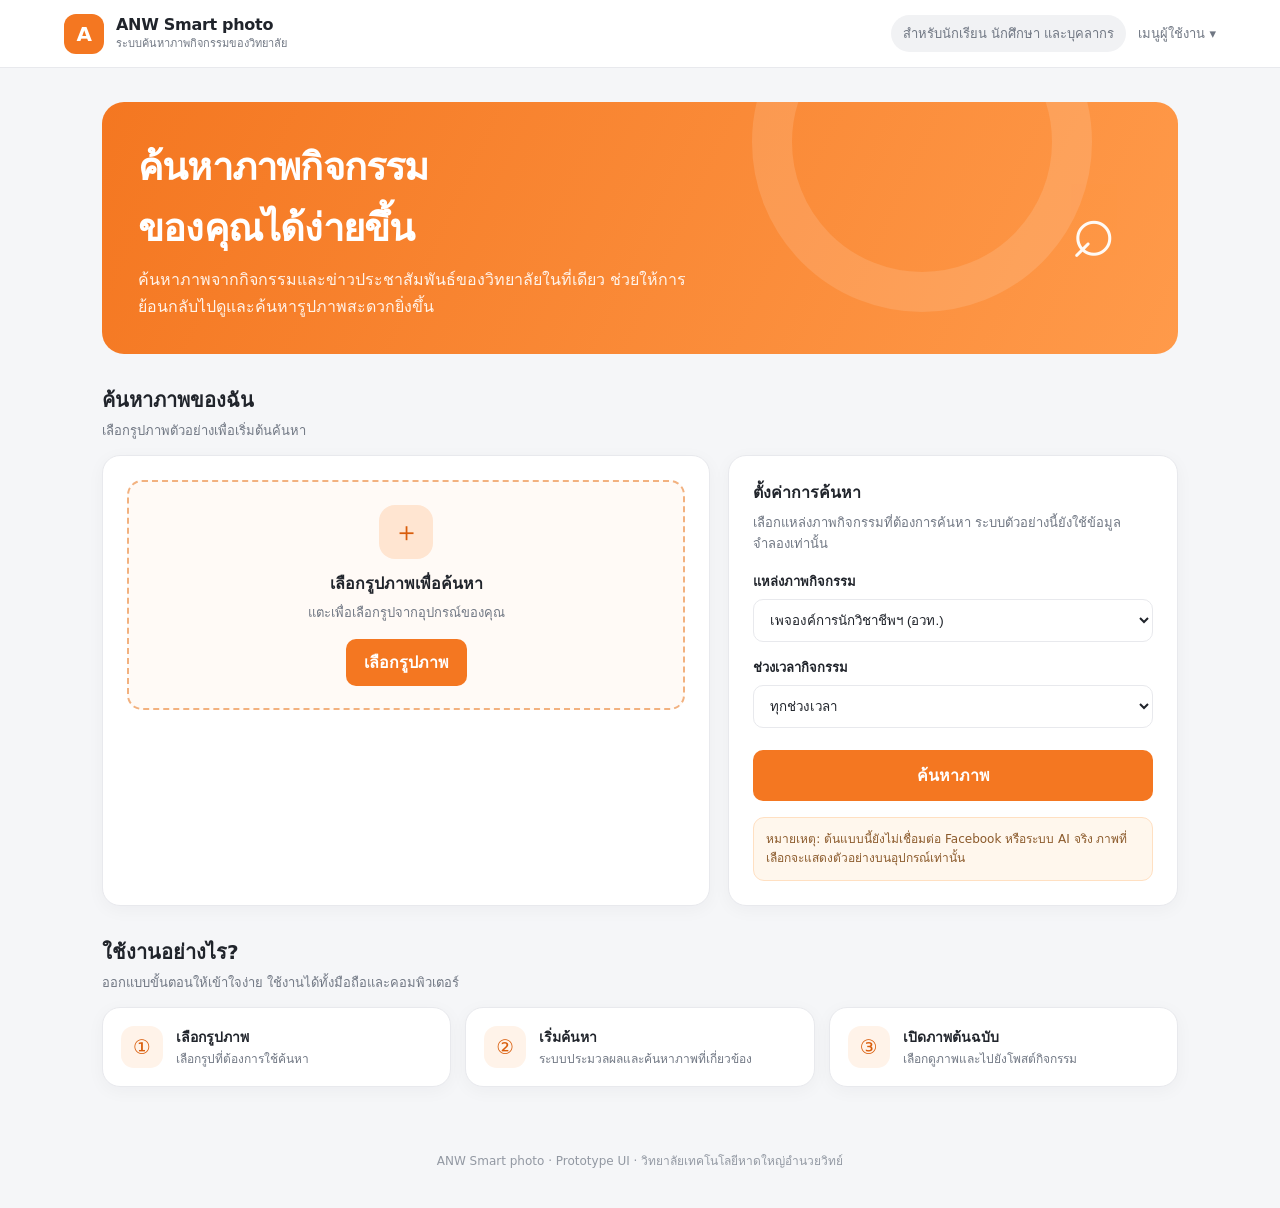
==== index.html @ e5081a68 "Rename index.html.html to index.html" ====
<!DOCTYPE html>
<html lang="th">
<head>
<meta charset="UTF-8">
<meta name="viewport" content="width=device-width, initial-scale=1.0">
<title>ANW Smart photo</title>
<style>
:root{
  --orange:#f47721;--orange-dark:#d95d0b;--ink:#20242b;--muted:#707783;
  --bg:#f5f6f8;--line:#e8e9ed;--white:#fff;--soft:#fff3e9;--green:#16865b;
}
*{box-sizing:border-box}
body{margin:0;font-family:system-ui,-apple-system,"Segoe UI",sans-serif;background:var(--bg);color:var(--ink)}
button,input{font:inherit}
.topbar{height:68px;background:#fff;border-bottom:1px solid var(--line);display:flex;align-items:center;justify-content:space-between;padding:0 5%;position:sticky;top:0;z-index:5}
.brand{display:flex;align-items:center;gap:12px;font-weight:800;letter-spacing:-.3px}
.logo{width:40px;height:40px;border-radius:12px;background:var(--orange);color:white;display:grid;place-items:center;font-size:20px;font-weight:900}
.brand small{display:block;color:var(--muted);font-size:11px;font-weight:500;letter-spacing:0}
.top-right{display:flex;align-items:center;gap:12px;color:var(--muted);font-size:13px}
.pill{background:#f1f2f4;border-radius:99px;padding:8px 12px}
main{max-width:1120px;margin:34px auto;padding:0 22px}
.hero{background:linear-gradient(115deg,#f47721,#ff9a4a);border-radius:22px;padding:34px 36px;color:white;display:flex;justify-content:space-between;align-items:center;gap:20px;overflow:hidden;position:relative}
.hero:after{content:"";position:absolute;width:260px;height:260px;border:40px solid #ffffff20;border-radius:50%;right:8%;top:-130px}
.hero h1{font-size:clamp(26px,4vw,38px);margin:0 0 8px;letter-spacing:-.8px}
.hero p{margin:0;color:#fff4eb;line-height:1.7;max-width:570px}
.hero-mark{font-size:76px;opacity:.95;z-index:1;padding-right:25px}
.section-title{display:flex;justify-content:space-between;align-items:end;margin:30px 0 14px}
.section-title h2{font-size:20px;margin:0}
.section-title p{margin:4px 0 0;color:var(--muted);font-size:13px}
.card{background:white;border:1px solid var(--line);border-radius:18px;padding:24px;box-shadow:0 4px 18px #1b26300a}
.search-layout{display:grid;grid-template-columns:1.15fr .85fr;gap:18px}
.upload{border:2px dashed #f2b17f;background:#fffaf6;border-radius:15px;min-height:230px;display:flex;flex-direction:column;align-items:center;justify-content:center;text-align:center;padding:20px;cursor:pointer;transition:.2s}
.upload:hover{border-color:var(--orange);background:#fff5ed}
.upload-icon{width:54px;height:54px;border-radius:16px;background:#ffe5d1;color:var(--orange-dark);display:grid;place-items:center;font-size:27px;margin-bottom:12px}
.upload strong{font-size:16px}
.upload span{font-size:13px;color:var(--muted);margin-top:6px}
.upload button,.primary{border:0;background:var(--orange);color:white;border-radius:10px;padding:11px 18px;font-weight:700;margin-top:16px;cursor:pointer}
.upload button:hover,.primary:hover{background:var(--orange-dark)}
.preview{display:none;max-width:100%;max-height:165px;border-radius:12px;margin-bottom:10px;object-fit:contain}
.options h3{font-size:16px;margin:0 0 8px}
.options p{font-size:13px;color:var(--muted);line-height:1.6;margin:0 0 16px}
.field-label{font-size:13px;font-weight:700;display:block;margin:15px 0 7px}
select{width:100%;padding:12px;border:1px solid var(--line);border-radius:10px;background:white;color:var(--ink)}
.primary{width:100%;padding:13px;margin-top:22px}
.notice{font-size:12px;color:#8b5a2b;background:#fff7ed;border:1px solid #ffe0c2;border-radius:11px;padding:12px;line-height:1.6;margin-top:16px}
.quick-grid{display:grid;grid-template-columns:repeat(3,1fr);gap:14px}
.quick{display:flex;gap:13px;align-items:center;padding:18px}
.quick-icon{width:42px;height:42px;flex:none;border-radius:13px;background:var(--soft);color:var(--orange-dark);display:grid;place-items:center;font-size:20px}
.quick b{display:block;font-size:14px}
.quick small{color:var(--muted);font-size:12px}
.results{margin-top:26px;display:none}
.result-head{display:flex;justify-content:space-between;align-items:center;margin-bottom:14px}
.result-grid{display:grid;grid-template-columns:repeat(3,1fr);gap:14px}
.result-card{background:#fff;border:1px solid var(--line);border-radius:14px;overflow:hidden}
.fake-photo{height:135px;background:linear-gradient(135deg,#f4e4d7,#dce5ec);display:grid;place-items:center;color:#7b8792;font-size:13px}
.result-info{padding:13px}
.result-info b{font-size:13px}
.result-info p{font-size:12px;color:var(--muted);margin:5px 0 0}
footer{text-align:center;color:#9298a2;font-size:12px;padding:30px 15px 38px}
@media(max-width:760px){
 .topbar{padding:0 17px}.top-right .pill{display:none}main{margin:20px auto;padding:0 15px}
 .hero{padding:25px 22px}.hero-mark{font-size:54px;padding:0}.search-layout{grid-template-columns:1fr}
 .quick-grid{grid-template-columns:1fr}.result-grid{grid-template-columns:1fr 1fr}
}
@media(max-width:420px){.hero-mark{display:none}.card{padding:17px}.result-grid{grid-template-columns:1fr}}
</style>
</head>
<body>
<header class="topbar">
  <div class="brand"><div class="logo">A</div><div>ANW Smart photo<small>ระบบค้นหาภาพกิจกรรมของวิทยาลัย</small></div></div>
  <div class="top-right"><span class="pill">สำหรับนักเรียน นักศึกษา และบุคลากร</span><span>เมนูผู้ใช้งาน ▾</span></div>
</header>
<main>
  <section class="hero">
    <div><h1>ค้นหาภาพกิจกรรม<br>ของคุณได้ง่ายขึ้น</h1><p>ค้นหาภาพจากกิจกรรมและข่าวประชาสัมพันธ์ของวิทยาลัยในที่เดียว ช่วยให้การย้อนกลับไปดูและค้นหารูปภาพสะดวกยิ่งขึ้น</p></div>
    <div class="hero-mark">⌕</div>
  </section>

  <div class="section-title"><div><h2>ค้นหาภาพของฉัน</h2><p>เลือกรูปภาพตัวอย่างเพื่อเริ่มต้นค้นหา</p></div></div>
  <section class="search-layout">
    <div class="card">
      <label class="upload" for="photoInput">
        <div class="upload-icon">＋</div>
        <img id="preview" class="preview" alt="ตัวอย่างภาพที่เลือก">
        <strong id="uploadTitle">เลือกรูปภาพเพื่อค้นหา</strong>
        <span id="uploadSub">แตะเพื่อเลือกรูปจากอุปกรณ์ของคุณ</span>
        <button type="button" onclick="document.getElementById('photoInput').click()">เลือกรูปภาพ</button>
        <input id="photoInput" type="file" accept="image/*" hidden>
      </label>
    </div>
    <div class="card options">
      <h3>ตั้งค่าการค้นหา</h3>
      <p>เลือกแหล่งภาพกิจกรรมที่ต้องการค้นหา ระบบตัวอย่างนี้ยังใช้ข้อมูลจำลองเท่านั้น</p>
      <label class="field-label" for="source">แหล่งภาพกิจกรรม</label>
      <select id="source"><option>เพจองค์การนักวิชาชีพฯ (อวท.)</option><option>เพจหลักของวิทยาลัย (เตรียมรองรับ)</option></select>
      <label class="field-label" for="period">ช่วงเวลากิจกรรม</label>
      <select id="period"><option>ทุกช่วงเวลา</option><option>ภายใน 30 วันที่ผ่านมา</option><option>ภายใน 3 เดือนที่ผ่านมา</option><option>ภายใน 1 ปีที่ผ่านมา</option></select>
      <button class="primary" id="searchBtn">ค้นหาภาพ</button>
      <div class="notice">หมายเหตุ: ต้นแบบนี้ยังไม่เชื่อมต่อ Facebook หรือระบบ AI จริง ภาพที่เลือกจะแสดงตัวอย่างบนอุปกรณ์เท่านั้น</div>
    </div>
  </section>

  <div class="section-title"><div><h2>ใช้งานอย่างไร?</h2><p>ออกแบบขั้นตอนให้เข้าใจง่าย ใช้งานได้ทั้งมือถือและคอมพิวเตอร์</p></div></div>
  <section class="quick-grid">
    <div class="card quick"><div class="quick-icon">①</div><div><b>เลือกรูปภาพ</b><small>เลือกรูปที่ต้องการใช้ค้นหา</small></div></div>
    <div class="card quick"><div class="quick-icon">②</div><div><b>เริ่มค้นหา</b><small>ระบบประมวลผลและค้นหาภาพที่เกี่ยวข้อง</small></div></div>
    <div class="card quick"><div class="quick-icon">③</div><div><b>เปิดภาพต้นฉบับ</b><small>เลือกดูภาพและไปยังโพสต์กิจกรรม</small></div></div>
  </section>

  <section class="results" id="results">
    <div class="section-title result-head"><div><h2>ผลการค้นหา</h2><p>ตัวอย่างหน้าตาผลลัพธ์จากข้อมูลจำลอง</p></div><span class="pill">Demo</span></div>
    <div class="result-grid">
      <article class="result-card"><div class="fake-photo">ตัวอย่างภาพกิจกรรม 01</div><div class="result-info"><b>กิจกรรมของวิทยาลัย</b><p>ตัวอย่างผลลัพธ์ · ยังไม่มีลิงก์ต้นฉบับ</p></div></article>
      <article class="result-card"><div class="fake-photo">ตัวอย่างภาพกิจกรรม 02</div><div class="result-info"><b>กิจกรรมของนักศึกษา</b><p>ตัวอย่างผลลัพธ์ · ยังไม่มีลิงก์ต้นฉบับ</p></div></article>
      <article class="result-card"><div class="fake-photo">ตัวอย่างภาพกิจกรรม 03</div><div class="result-info"><b>กิจกรรมประชาสัมพันธ์</b><p>ตัวอย่างผลลัพธ์ · ยังไม่มีลิงก์ต้นฉบับ</p></div></article>
    </div>
  </section>
</main>
<footer>ANW Smart photo · Prototype UI · วิทยาลัยเทคโนโลยีหาดใหญ่อำนวยวิทย์</footer>
<script>
const input=document.getElementById('photoInput'), preview=document.getElementById('preview');
input.addEventListener('change',()=>{
 const file=input.files&&input.files[0]; if(!file)return;
 if(!file.type.startsWith('image/')){alert('กรุณาเลือกไฟล์รูปภาพ');return;}
 preview.src=URL.createObjectURL(file);preview.style.display='block';
 document.getElementById('uploadTitle').textContent=file.name;
 document.getElementById('uploadSub').textContent='เลือกรูปภาพแล้ว · แตะเพื่อเปลี่ยนรูป';
});
document.getElementById('searchBtn').addEventListener('click',()=>{
 if(!input.files||!input.files.length){alert('กรุณาเลือกรูปภาพก่อนค้นหา');return;}
 document.getElementById('results').style.display='block';
 document.getElementById('results').scrollIntoView({behavior:'smooth'});
});
</script>
</body>
</html>
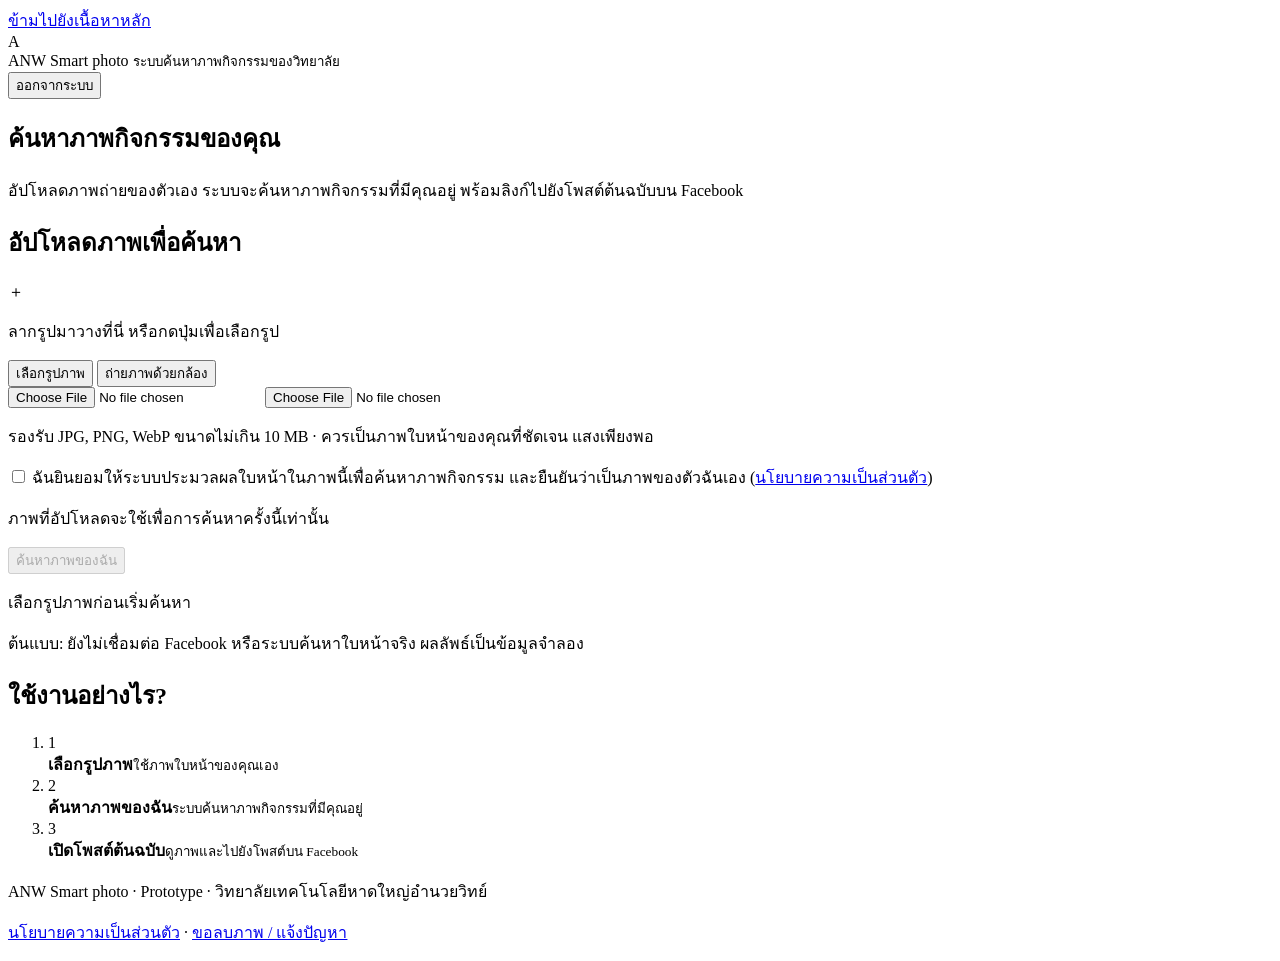
==== commit b94ad72e: "Update ANW Smart Photo" ====
--- a/index.html
+++ b/index.html
@@ -3,134 +3,138 @@
 <head>
 <meta charset="UTF-8">
 <meta name="viewport" content="width=device-width, initial-scale=1.0">
-<title>ANW Smart photo</title>
-<style>
-:root{
-  --orange:#f47721;--orange-dark:#d95d0b;--ink:#20242b;--muted:#707783;
-  --bg:#f5f6f8;--line:#e8e9ed;--white:#fff;--soft:#fff3e9;--green:#16865b;
-}
-*{box-sizing:border-box}
-body{margin:0;font-family:system-ui,-apple-system,"Segoe UI",sans-serif;background:var(--bg);color:var(--ink)}
-button,input{font:inherit}
-.topbar{height:68px;background:#fff;border-bottom:1px solid var(--line);display:flex;align-items:center;justify-content:space-between;padding:0 5%;position:sticky;top:0;z-index:5}
-.brand{display:flex;align-items:center;gap:12px;font-weight:800;letter-spacing:-.3px}
-.logo{width:40px;height:40px;border-radius:12px;background:var(--orange);color:white;display:grid;place-items:center;font-size:20px;font-weight:900}
-.brand small{display:block;color:var(--muted);font-size:11px;font-weight:500;letter-spacing:0}
-.top-right{display:flex;align-items:center;gap:12px;color:var(--muted);font-size:13px}
-.pill{background:#f1f2f4;border-radius:99px;padding:8px 12px}
-main{max-width:1120px;margin:34px auto;padding:0 22px}
-.hero{background:linear-gradient(115deg,#f47721,#ff9a4a);border-radius:22px;padding:34px 36px;color:white;display:flex;justify-content:space-between;align-items:center;gap:20px;overflow:hidden;position:relative}
-.hero:after{content:"";position:absolute;width:260px;height:260px;border:40px solid #ffffff20;border-radius:50%;right:8%;top:-130px}
-.hero h1{font-size:clamp(26px,4vw,38px);margin:0 0 8px;letter-spacing:-.8px}
-.hero p{margin:0;color:#fff4eb;line-height:1.7;max-width:570px}
-.hero-mark{font-size:76px;opacity:.95;z-index:1;padding-right:25px}
-.section-title{display:flex;justify-content:space-between;align-items:end;margin:30px 0 14px}
-.section-title h2{font-size:20px;margin:0}
-.section-title p{margin:4px 0 0;color:var(--muted);font-size:13px}
-.card{background:white;border:1px solid var(--line);border-radius:18px;padding:24px;box-shadow:0 4px 18px #1b26300a}
-.search-layout{display:grid;grid-template-columns:1.15fr .85fr;gap:18px}
-.upload{border:2px dashed #f2b17f;background:#fffaf6;border-radius:15px;min-height:230px;display:flex;flex-direction:column;align-items:center;justify-content:center;text-align:center;padding:20px;cursor:pointer;transition:.2s}
-.upload:hover{border-color:var(--orange);background:#fff5ed}
-.upload-icon{width:54px;height:54px;border-radius:16px;background:#ffe5d1;color:var(--orange-dark);display:grid;place-items:center;font-size:27px;margin-bottom:12px}
-.upload strong{font-size:16px}
-.upload span{font-size:13px;color:var(--muted);margin-top:6px}
-.upload button,.primary{border:0;background:var(--orange);color:white;border-radius:10px;padding:11px 18px;font-weight:700;margin-top:16px;cursor:pointer}
-.upload button:hover,.primary:hover{background:var(--orange-dark)}
-.preview{display:none;max-width:100%;max-height:165px;border-radius:12px;margin-bottom:10px;object-fit:contain}
-.options h3{font-size:16px;margin:0 0 8px}
-.options p{font-size:13px;color:var(--muted);line-height:1.6;margin:0 0 16px}
-.field-label{font-size:13px;font-weight:700;display:block;margin:15px 0 7px}
-select{width:100%;padding:12px;border:1px solid var(--line);border-radius:10px;background:white;color:var(--ink)}
-.primary{width:100%;padding:13px;margin-top:22px}
-.notice{font-size:12px;color:#8b5a2b;background:#fff7ed;border:1px solid #ffe0c2;border-radius:11px;padding:12px;line-height:1.6;margin-top:16px}
-.quick-grid{display:grid;grid-template-columns:repeat(3,1fr);gap:14px}
-.quick{display:flex;gap:13px;align-items:center;padding:18px}
-.quick-icon{width:42px;height:42px;flex:none;border-radius:13px;background:var(--soft);color:var(--orange-dark);display:grid;place-items:center;font-size:20px}
-.quick b{display:block;font-size:14px}
-.quick small{color:var(--muted);font-size:12px}
-.results{margin-top:26px;display:none}
-.result-head{display:flex;justify-content:space-between;align-items:center;margin-bottom:14px}
-.result-grid{display:grid;grid-template-columns:repeat(3,1fr);gap:14px}
-.result-card{background:#fff;border:1px solid var(--line);border-radius:14px;overflow:hidden}
-.fake-photo{height:135px;background:linear-gradient(135deg,#f4e4d7,#dce5ec);display:grid;place-items:center;color:#7b8792;font-size:13px}
-.result-info{padding:13px}
-.result-info b{font-size:13px}
-.result-info p{font-size:12px;color:var(--muted);margin:5px 0 0}
-footer{text-align:center;color:#9298a2;font-size:12px;padding:30px 15px 38px}
-@media(max-width:760px){
- .topbar{padding:0 17px}.top-right .pill{display:none}main{margin:20px auto;padding:0 15px}
- .hero{padding:25px 22px}.hero-mark{font-size:54px;padding:0}.search-layout{grid-template-columns:1fr}
- .quick-grid{grid-template-columns:1fr}.result-grid{grid-template-columns:1fr 1fr}
-}
-@media(max-width:420px){.hero-mark{display:none}.card{padding:17px}.result-grid{grid-template-columns:1fr}}
-</style>
+<title>ANW Smart photo | ค้นหาภาพกิจกรรมของฉัน</title>
+<meta name="description" content="ระบบค้นหาภาพกิจกรรมของวิทยาลัยเทคโนโลยีหาดใหญ่อำนวยวิทย์ อัปโหลดภาพของคุณเพื่อค้นหาภาพกิจกรรมที่มีคุณอยู่">
+<meta name="theme-color" content="#c2410c">
+<meta name="robots" content="noindex, nofollow">
+<!-- ปรับ img-src ให้ตรงกับโดเมนรูปจริงเมื่อเชื่อมระบบ (เช่น โดเมนรูปของ Facebook) -->
+<meta http-equiv="Content-Security-Policy" content="default-src 'self'; img-src 'self' blob: data: https:; style-src 'self'; script-src 'self'; base-uri 'self'; form-action 'self'">
+<link rel="icon" href="data:image/svg+xml,%3Csvg xmlns='http://www.w3.org/2000/svg' viewBox='0 0 64 64'%3E%3Crect width='64' height='64' rx='16' fill='%23c2410c'/%3E%3Ctext x='32' y='45' font-size='36' font-weight='700' text-anchor='middle' fill='white' font-family='sans-serif'%3EA%3C/text%3E%3C/svg%3E">
+<link rel="stylesheet" href="css/style.css">
 </head>
-<body>
+<body class="is-auth-pending">
+<a class="skip-link" href="#main">ข้ามไปยังเนื้อหาหลัก</a>
+
 <header class="topbar">
-  <div class="brand"><div class="logo">A</div><div>ANW Smart photo<small>ระบบค้นหาภาพกิจกรรมของวิทยาลัย</small></div></div>
-  <div class="top-right"><span class="pill">สำหรับนักเรียน นักศึกษา และบุคลากร</span><span>เมนูผู้ใช้งาน ▾</span></div>
+  <div class="brand">
+    <div class="logo" aria-hidden="true">A</div>
+    <div class="brand-text">
+      <span class="brand-name">ANW Smart photo</span>
+      <small>ระบบค้นหาภาพกิจกรรมของวิทยาลัย</small>
+    </div>
+  </div>
+  <div class="user-box">
+
+  <span class="user-name" id="userName"></span>
+
+  <button type="button" class="btn btn-secondary btn-sm" id="logoutBtn">ออกจากระบบ</button>
+
+</div>
 </header>
-<main>
-  <section class="hero">
-    <div><h1>ค้นหาภาพกิจกรรม<br>ของคุณได้ง่ายขึ้น</h1><p>ค้นหาภาพจากกิจกรรมและข่าวประชาสัมพันธ์ของวิทยาลัยในที่เดียว ช่วยให้การย้อนกลับไปดูและค้นหารูปภาพสะดวกยิ่งขึ้น</p></div>
-    <div class="hero-mark">⌕</div>
+
+<main id="main">
+  <section class="intro">
+    <h1>ค้นหาภาพกิจกรรมของคุณ</h1>
+    <p>อัปโหลดภาพถ่ายของตัวเอง ระบบจะค้นหาภาพกิจกรรมที่มีคุณอยู่ พร้อมลิงก์ไปยังโพสต์ต้นฉบับบน Facebook</p>
   </section>
 
-  <div class="section-title"><div><h2>ค้นหาภาพของฉัน</h2><p>เลือกรูปภาพตัวอย่างเพื่อเริ่มต้นค้นหา</p></div></div>
-  <section class="search-layout">
-    <div class="card">
-      <label class="upload" for="photoInput">
-        <div class="upload-icon">＋</div>
-        <img id="preview" class="preview" alt="ตัวอย่างภาพที่เลือก">
-        <strong id="uploadTitle">เลือกรูปภาพเพื่อค้นหา</strong>
-        <span id="uploadSub">แตะเพื่อเลือกรูปจากอุปกรณ์ของคุณ</span>
-        <button type="button" onclick="document.getElementById('photoInput').click()">เลือกรูปภาพ</button>
-        <input id="photoInput" type="file" accept="image/*" hidden>
-      </label>
-    </div>
-    <div class="card options">
-      <h3>ตั้งค่าการค้นหา</h3>
-      <p>เลือกแหล่งภาพกิจกรรมที่ต้องการค้นหา ระบบตัวอย่างนี้ยังใช้ข้อมูลจำลองเท่านั้น</p>
-      <label class="field-label" for="source">แหล่งภาพกิจกรรม</label>
-      <select id="source"><option>เพจองค์การนักวิชาชีพฯ (อวท.)</option><option>เพจหลักของวิทยาลัย (เตรียมรองรับ)</option></select>
-      <label class="field-label" for="period">ช่วงเวลากิจกรรม</label>
-      <select id="period"><option>ทุกช่วงเวลา</option><option>ภายใน 30 วันที่ผ่านมา</option><option>ภายใน 3 เดือนที่ผ่านมา</option><option>ภายใน 1 ปีที่ผ่านมา</option></select>
-      <button class="primary" id="searchBtn">ค้นหาภาพ</button>
-      <div class="notice">หมายเหตุ: ต้นแบบนี้ยังไม่เชื่อมต่อ Facebook หรือระบบ AI จริง ภาพที่เลือกจะแสดงตัวอย่างบนอุปกรณ์เท่านั้น</div>
-    </div>
+  <section class="card search-card" aria-labelledby="search-title">
+    <h2 id="search-title" class="visually-hidden">อัปโหลดภาพเพื่อค้นหา</h2>
+
+    <form id="searchForm" novalidate>
+      <div class="dropzone" id="dropzone">
+        <div class="preview-wrap" id="previewWrap" hidden>
+          <img id="preview" alt="ตัวอย่างภาพที่เลือก">
+        </div>
+
+        <div class="dz-empty" id="dzEmpty">
+          <div class="dz-icon" aria-hidden="true">＋</div>
+          <p class="dz-title">ลากรูปมาวางที่นี่ หรือกดปุ่มเพื่อเลือกรูป</p>
+        </div>
+
+        <p class="file-name" id="fileName" hidden></p>
+
+        <div class="dz-actions">
+          <button type="button" class="btn btn-secondary" id="pickBtn">เลือกรูปภาพ</button>
+          <button type="button" class="btn btn-secondary btn-camera" id="cameraBtn">ถ่ายภาพด้วยกล้อง</button>
+        </div>
+
+        <input type="file" id="photoInput" class="visually-hidden" tabindex="-1"
+               accept="image/jpeg,image/png,image/webp" aria-describedby="fileHelp">
+        <input type="file" id="cameraInput" class="visually-hidden" tabindex="-1"
+               accept="image/jpeg,image/png,image/webp" capture="user">
+      </div>
+
+      <p class="hint" id="fileHelp">รองรับ JPG, PNG, WebP ขนาดไม่เกิน 10 MB · ควรเป็นภาพใบหน้าของคุณที่ชัดเจน แสงเพียงพอ</p>
+      <p class="msg msg-error" id="fileError" role="alert" hidden></p>
+
+      <div class="consent">
+        <label class="check" for="consent">
+          <input type="checkbox" id="consent">
+          <span>ฉันยินยอมให้ระบบประมวลผลใบหน้าในภาพนี้เพื่อค้นหาภาพกิจกรรม และยืนยันว่าเป็นภาพของตัวฉันเอง
+            (<a href="privacy.html" target="_blank" rel="noopener noreferrer">นโยบายความเป็นส่วนตัว</a>)</span>
+        </label>
+        <!-- TODO: แก้ข้อความด้านล่างให้ตรงกับการทำงานจริงของระบบ (เก็บ/ลบภาพเมื่อไร) ก่อนเปิดใช้ -->
+        <p class="hint">ภาพที่อัปโหลดจะใช้เพื่อการค้นหาครั้งนี้เท่านั้น</p>
+      </div>
+
+      <button type="submit" class="btn btn-primary btn-lg" id="searchBtn" disabled>ค้นหาภาพของฉัน</button>
+      <p class="hint center" id="searchHint">เลือกรูปภาพก่อนเริ่มค้นหา</p>
+
+      <p class="notice">ต้นแบบ: ยังไม่เชื่อมต่อ Facebook หรือระบบค้นหาใบหน้าจริง ผลลัพธ์เป็นข้อมูลจำลอง</p>
+    </form>
   </section>
 
-  <div class="section-title"><div><h2>ใช้งานอย่างไร?</h2><p>ออกแบบขั้นตอนให้เข้าใจง่าย ใช้งานได้ทั้งมือถือและคอมพิวเตอร์</p></div></div>
-  <section class="quick-grid">
-    <div class="card quick"><div class="quick-icon">①</div><div><b>เลือกรูปภาพ</b><small>เลือกรูปที่ต้องการใช้ค้นหา</small></div></div>
-    <div class="card quick"><div class="quick-icon">②</div><div><b>เริ่มค้นหา</b><small>ระบบประมวลผลและค้นหาภาพที่เกี่ยวข้อง</small></div></div>
-    <div class="card quick"><div class="quick-icon">③</div><div><b>เปิดภาพต้นฉบับ</b><small>เลือกดูภาพและไปยังโพสต์กิจกรรม</small></div></div>
+  <div class="status" id="status" role="status" aria-live="polite"></div>
+
+  <section class="results" id="results" aria-labelledby="resultsTitle" hidden>
+    <div class="results-head">
+      <h2 id="resultsTitle" tabindex="-1">ผลการค้นหา</h2>
+      <p id="resultCount" class="hint"></p>
+    </div>
+    <ul class="result-grid" id="resultGrid"></ul>
   </section>
 
-  <section class="results" id="results">
-    <div class="section-title result-head"><div><h2>ผลการค้นหา</h2><p>ตัวอย่างหน้าตาผลลัพธ์จากข้อมูลจำลอง</p></div><span class="pill">Demo</span></div>
-    <div class="result-grid">
-      <article class="result-card"><div class="fake-photo">ตัวอย่างภาพกิจกรรม 01</div><div class="result-info"><b>กิจกรรมของวิทยาลัย</b><p>ตัวอย่างผลลัพธ์ · ยังไม่มีลิงก์ต้นฉบับ</p></div></article>
-      <article class="result-card"><div class="fake-photo">ตัวอย่างภาพกิจกรรม 02</div><div class="result-info"><b>กิจกรรมของนักศึกษา</b><p>ตัวอย่างผลลัพธ์ · ยังไม่มีลิงก์ต้นฉบับ</p></div></article>
-      <article class="result-card"><div class="fake-photo">ตัวอย่างภาพกิจกรรม 03</div><div class="result-info"><b>กิจกรรมประชาสัมพันธ์</b><p>ตัวอย่างผลลัพธ์ · ยังไม่มีลิงก์ต้นฉบับ</p></div></article>
-    </div>
+  <section class="steps" aria-labelledby="steps-title">
+    <h2 id="steps-title">ใช้งานอย่างไร?</h2>
+    <ol class="step-list">
+      <li><span class="step-no" aria-hidden="true">1</span><div><strong>เลือกรูปภาพ</strong><small>ใช้ภาพใบหน้าของคุณเอง</small></div></li>
+      <li><span class="step-no" aria-hidden="true">2</span><div><strong>ค้นหาภาพของฉัน</strong><small>ระบบค้นหาภาพกิจกรรมที่มีคุณอยู่</small></div></li>
+      <li><span class="step-no" aria-hidden="true">3</span><div><strong>เปิดโพสต์ต้นฉบับ</strong><small>ดูภาพและไปยังโพสต์บน Facebook</small></div></li>
+    </ol>
   </section>
 </main>
-<footer>ANW Smart photo · Prototype UI · วิทยาลัยเทคโนโลยีหาดใหญ่อำนวยวิทย์</footer>
-<script>
-const input=document.getElementById('photoInput'), preview=document.getElementById('preview');
-input.addEventListener('change',()=>{
- const file=input.files&&input.files[0]; if(!file)return;
- if(!file.type.startsWith('image/')){alert('กรุณาเลือกไฟล์รูปภาพ');return;}
- preview.src=URL.createObjectURL(file);preview.style.display='block';
- document.getElementById('uploadTitle').textContent=file.name;
- document.getElementById('uploadSub').textContent='เลือกรูปภาพแล้ว · แตะเพื่อเปลี่ยนรูป';
-});
-document.getElementById('searchBtn').addEventListener('click',()=>{
- if(!input.files||!input.files.length){alert('กรุณาเลือกรูปภาพก่อนค้นหา');return;}
- document.getElementById('results').style.display='block';
- document.getElementById('results').scrollIntoView({behavior:'smooth'});
-});
-</script>
+
+<footer>
+  <p>ANW Smart photo · Prototype · วิทยาลัยเทคโนโลยีหาดใหญ่อำนวยวิทย์</p>
+  <p>
+    <a href="privacy.html">นโยบายความเป็นส่วนตัว</a> ·
+    <!-- TODO: เปลี่ยนเป็นอีเมลหรือแบบฟอร์มของวิทยาลัย -->
+    <a href="mailto:privacy@example.ac.th">ขอลบภาพ / แจ้งปัญหา</a>
+  </p>
+</footer>
+
+<template id="resultTemplate">
+  <li class="result-card">
+    <div class="result-media">
+      <img class="result-img" alt="" loading="lazy" decoding="async" width="400" height="300">
+      <span class="placeholder-text" hidden>ไม่มีภาพตัวอย่าง</span>
+    </div>
+    <div class="result-info">
+      <h3 class="result-title"></h3>
+      <p class="result-meta"></p>
+      <a class="result-link" target="_blank" rel="noopener noreferrer" hidden>
+        ดูโพสต์ต้นฉบับบน Facebook <span class="visually-hidden">(เปิดในแท็บใหม่)</span>
+      </a>
+      <p class="result-nolink" hidden>ยังไม่มีลิงก์ต้นฉบับ</p>
+    </div>
+  </li>
+</template>
+
+<script src="js/auth.js"></script>
+
+<script src="js/home-auth.js"></script>
+
+<script src="js/app.js"></script>
 </body>
-</html>
+</html>
